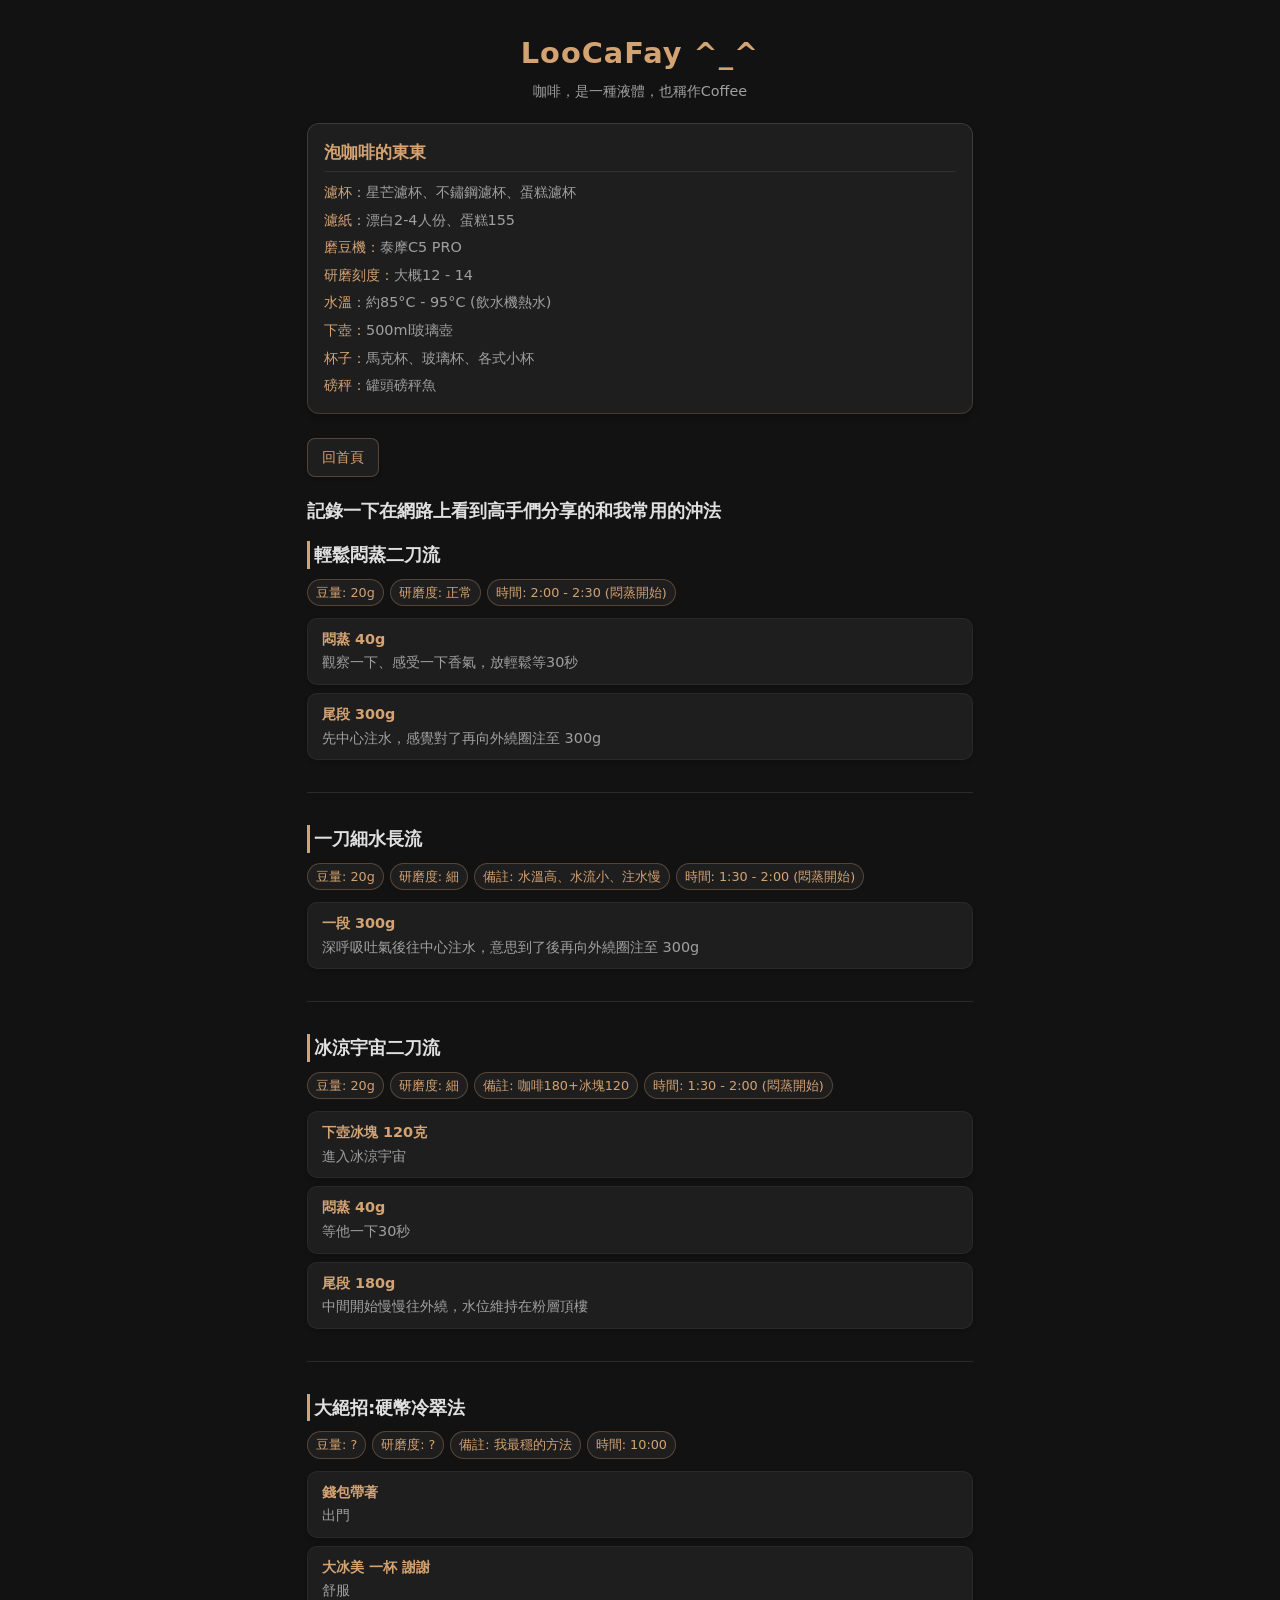
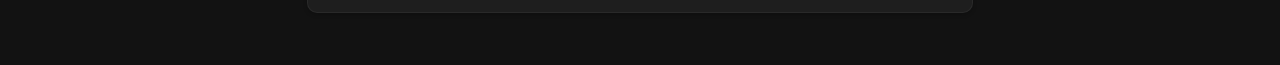
==== loocafay.html @ fa9e6db6 "Add files via upload" ====
<!DOCTYPE html>
<html lang="zh-TW">
<head>
    <meta charset="UTF-8">
    <meta name="robots" content="noindex, nofollow">
    <title>LooCaFay ^_^</title>
    <meta name="viewport" content="width=device-width, initial-scale=1.0">
    <link rel="icon" href="images/favicon.png" type="image/png">
    <style>
        :root {
            --bg-color: #121212;
            --card-bg: #1e1e1e;
            --text-main: #e0e0e0;
            --text-sub: #a0a0a0;
            --accent-color: #d4a373;
        }

        html {
            scroll-behavior: smooth;
        }

        * {
            box-sizing: border-box;
            margin: 0;
            padding: 0;
        }

        body {
            background-color: var(--bg-color);
            color: var(--text-main);
            font-family: system-ui;
            line-height: 1.5;
            padding: 20px 16px;
            display: flex;
            justify-content: center;
        }

        .container {
            width: 100%;
            max-width: 666px;
        }

        header {
            text-align: center;
            margin-bottom: 20px;
            padding-top: 12px;
        }

        header h1 {
            font-size: 1.8rem;
            color: var(--accent-color);
            margin-bottom: 6px;
            letter-spacing: 1px;
        }

        header p {
            font-size: 0.9rem;
            color: var(--text-sub);
        }

        .tools-card {
            background-color: var(--card-bg);
            border-radius: 12px;
            padding: 16px;
            margin-bottom: 24px;
            box-shadow: 0 4px 6px rgba(0,0,0,0.2);
            border: 1px solid rgba(212, 163, 115, 0.2);
        }

        .tools-title {
            font-size: 1.05rem;
            color: var(--accent-color);
            margin-bottom: 10px;
            padding-bottom: 6px;
            border-bottom: 1px solid rgba(255, 255, 255, 0.08);
            font-weight: bold;
        }

        .tools-list {
            display: flex;
            flex-direction: column;
            gap: 6px;
            font-size: 0.9rem;
            color: var(--text-sub);
        }

        .tool-item span {
            color: var(--accent-color);
            font-weight: 500;
        }

        .nav-buttons-container {
            margin-bottom: 20px;
            display: flex;
            flex-wrap: wrap;
            gap: 8px;
        }

        .nav-btn {
            display: inline-flex;
            align-items: center;
            gap: 6px;
            background-color: var(--card-bg);
            color: var(--accent-color);
            text-decoration: none;
            font-size: 0.9rem;
            padding: 8px 14px;
            border-radius: 8px;
            border: 1px solid rgba(212, 163, 115, 0.3);
            box-shadow: 0 2px 4px rgba(0,0,0,0.2);
            transition: background-color 0.2s;
        }

        .nav-btn:hover {
            background-color: rgba(212, 163, 115, 0.1);
        }

        .recipes-intro {
            font-size: 1.15rem;
            color: var(--text-main);
            margin-bottom: 16px;

            font-weight: bold;
        }

        .recipe-section {
            margin-bottom: 32px;
            scroll-margin-top: 20px;
        }

        .recipe-title {
            font-size: 1.15rem;
            color: var(--text-main);
            margin-bottom: 10px;
            padding-left: 4px;
            border-left: 3px solid var(--accent-color);
        }

        .recipe-badges {
            display: flex;
            flex-wrap: wrap;
            gap: 6px;
            margin-bottom: 12px;
        }

        .badge {
            background-color: var(--card-bg);
            color: var(--accent-color);
            font-size: 0.8rem;
            padding: 3px 8px;
            border-radius: 20px;
            border: 1px solid rgba(212, 163, 115, 0.3);
        }

        .steps-list {
            display: flex;
            flex-direction: column;
            gap: 8px;
        }

        .step-card {
            background-color: var(--card-bg);
            border-radius: 10px;
            padding: 10px 14px;
            display: flex;
            flex-direction: column;
            gap: 2px;
            box-shadow: 0 2px 4px rgba(0,0,0,0.2);
            border: 1px solid rgba(255,255,255,0.05);
        }

        .step-header {
            display: flex;
            justify-content: space-between;
            align-items: center;
        }

        .step-time-water {
            font-size: 0.9rem;
            color: var(--accent-color);
            font-weight: bold;
        }

        .step-content {
            font-size: 0.9rem;
            color: var(--text-sub);
        }

        hr.divider {
            border: none;
            height: 1px;
            background-color: rgba(255, 255, 255, 0.1);
            margin: 32px 0;
        }
    </style>
</head>
<body>

    <div class="container">
        <header>
            <h1>LooCaFay ^_^</h1>
            <p>咖啡，是一種液體，也稱作Coffee</p>
        </header>

        <div class="tools-card">
            <div class="tools-title">泡咖啡的東東</div>
            <div class="tools-list">
                <div class="tool-item"><span>濾杯：</span>星芒濾杯、不鏽鋼濾杯、蛋糕濾杯</div>
                <div class="tool-item"><span>濾紙：</span>漂白2-4人份、蛋糕155</div>
                <div class="tool-item"><span>磨豆機：</span>泰摩C5 PRO</div>
                <div class="tool-item"><span>研磨刻度：</span>大概12 - 14</div>
                <div class="tool-item"><span>水溫：</span>約85°C - 95°C (飲水機熱水)</div>
                <div class="tool-item"><span>下壺：</span>500ml玻璃壺</div>
                <div class="tool-item"><span>杯子：</span>馬克杯、玻璃杯、各式小杯</div>
                <div class="tool-item"><span>磅秤：</span>罐頭磅秤魚</div>
            </div>
        </div>

        <div class="nav-buttons-container">
            <a href="index.html" class="nav-btn">回首頁</a>
        </div>

        <div id="recipes-container"></div>
    </div>

    <script>
        async function loadCoffeeData() {
            try {
                const response = await fetch('loocafay.json');
                const coffeeData = await response.json();
                
                renderRecipes(coffeeData);
            } catch (error) {
                console.error('無法載入資料：', error);
                document.getElementById('recipes-container').innerHTML = '<div style="color: #ff6b6b; text-align: center;">載入失敗</div>';
            }
        }

        function renderRecipes(coffeeData) {
            const container = document.getElementById('recipes-container');
            
            let htmlContent = '<div class="recipes-intro">記錄一下在網路上看到高手們分享的和我常用的沖法</div>';

            coffeeData.recipes.forEach((recipe, index) => {
                let badgesHtml = `
                    <div class="recipe-badges">
                        <span class="badge">豆量: ${recipe.beans}</span>
                        ${recipe.grind && recipe.grind.trim() !== "" ? `<span class="badge">研磨度: ${recipe.grind}</span>` : ""}
                        ${recipe.note && recipe.note.trim() !== "" ? `<span class="badge">備註: ${recipe.note}</span>` : ""}
                        <span class="badge">時間: ${recipe.totalTime}</span>
                    </div>
                `;

                let stepsHtml = '<div class="steps-list">';
                recipe.steps.forEach(step => {
                    stepsHtml += `
                        <div class="step-card">
                            <div class="step-header">
                                <span class="step-time-water">${step.label}</span>
                            </div>
                            <div class="step-content">${step.desc}</div>
                        </div>
                    `;
                });
                stepsHtml += '</div>';

                htmlContent += `
                    <div class="recipe-section">
                        <h2 class="recipe-title">${recipe.name}</h2>
                        ${badgesHtml}
                        ${stepsHtml}
                    </div>
                `;

                if (index < coffeeData.recipes.length - 1) {
                    htmlContent += '<hr class="divider">';
                }
            });

            container.innerHTML = htmlContent;
        }

        loadCoffeeData();
    </script>
</body>
</html>
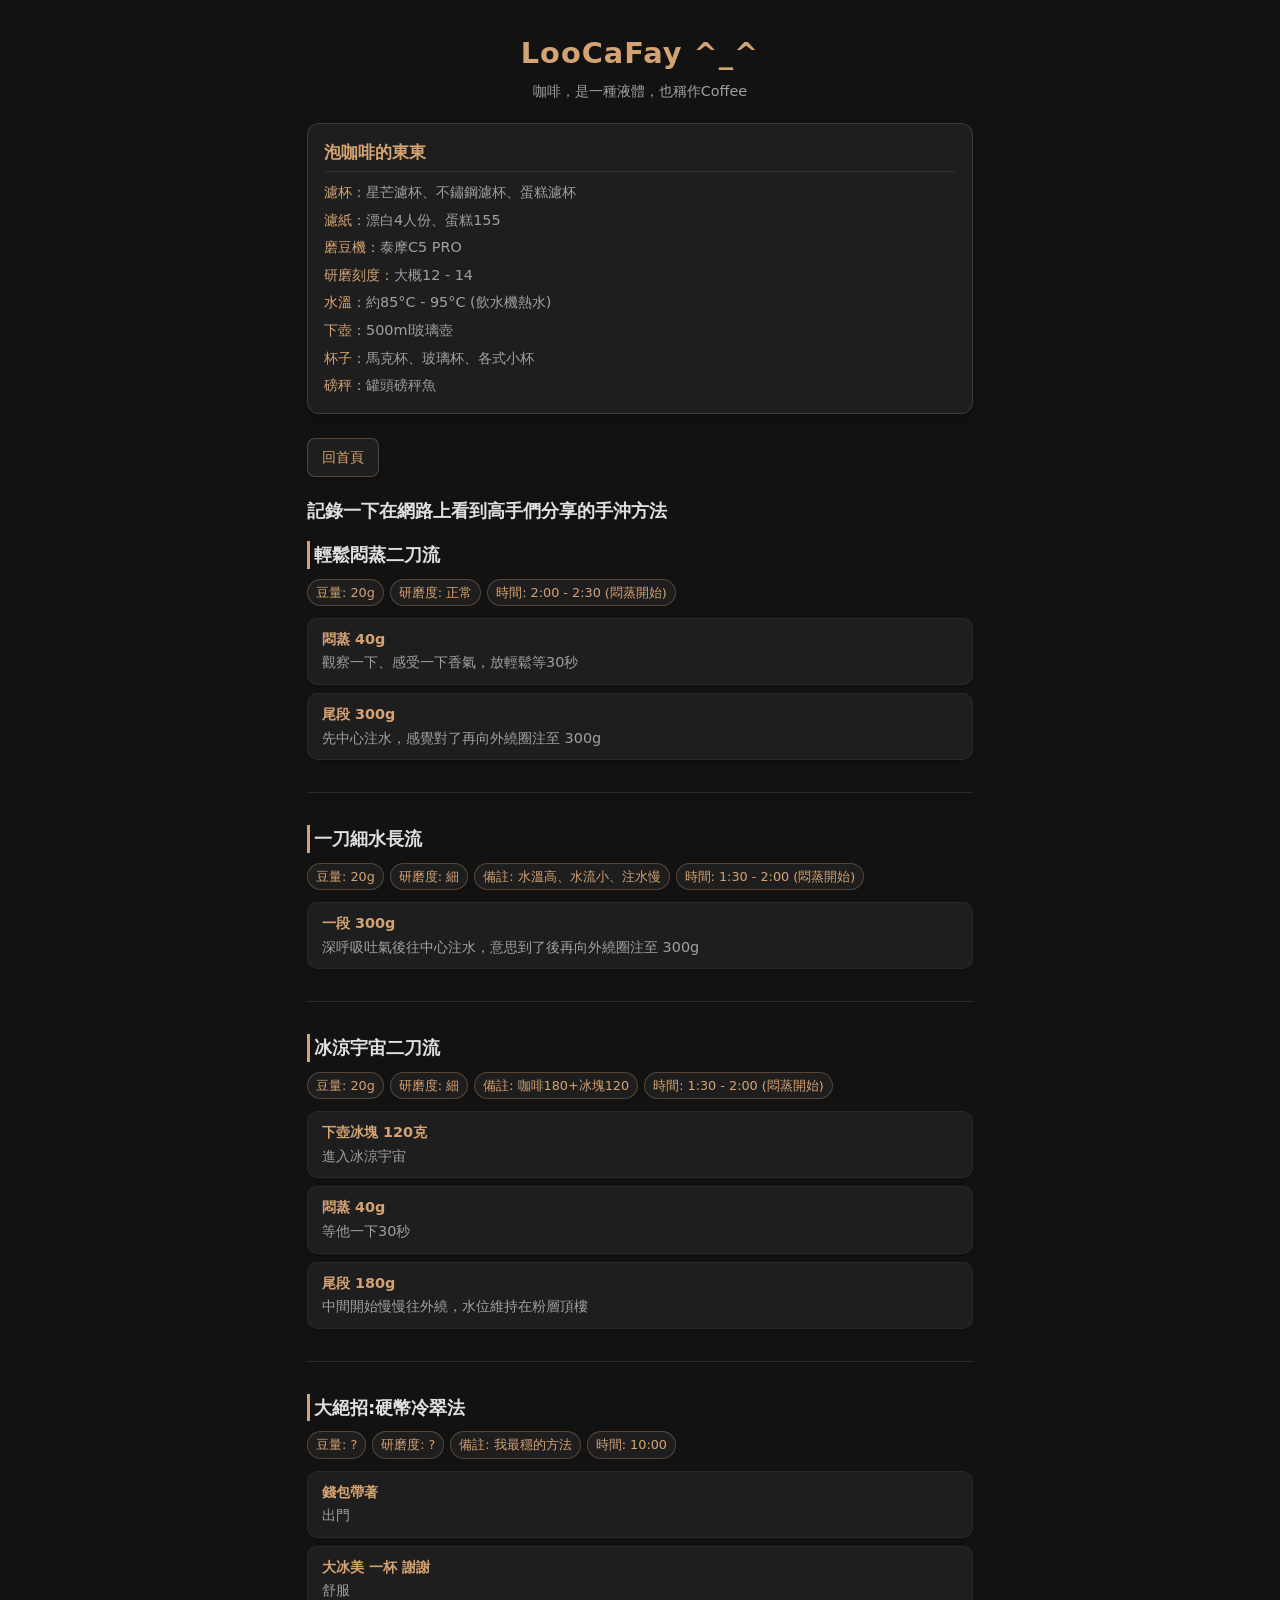
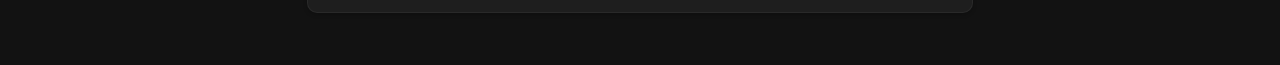
==== commit f8182a57: "Add files via upload" ====
--- a/loocafay.html
+++ b/loocafay.html
@@ -206,7 +206,7 @@
             <div class="tools-title">泡咖啡的東東</div>
             <div class="tools-list">
                 <div class="tool-item"><span>濾杯：</span>星芒濾杯、不鏽鋼濾杯、蛋糕濾杯</div>
-                <div class="tool-item"><span>濾紙：</span>漂白2-4人份、蛋糕155</div>
+                <div class="tool-item"><span>濾紙：</span>漂白4人份、蛋糕155</div>
                 <div class="tool-item"><span>磨豆機：</span>泰摩C5 PRO</div>
                 <div class="tool-item"><span>研磨刻度：</span>大概12 - 14</div>
                 <div class="tool-item"><span>水溫：</span>約85°C - 95°C (飲水機熱水)</div>
@@ -239,7 +239,7 @@
         function renderRecipes(coffeeData) {
             const container = document.getElementById('recipes-container');
             
-            let htmlContent = '<div class="recipes-intro">記錄一下在網路上看到高手們分享的和我常用的沖法</div>';
+            let htmlContent = '<div class="recipes-intro">記錄一下在網路上看到高手們分享的手沖方法</div>';
 
             coffeeData.recipes.forEach((recipe, index) => {
                 let badgesHtml = `
